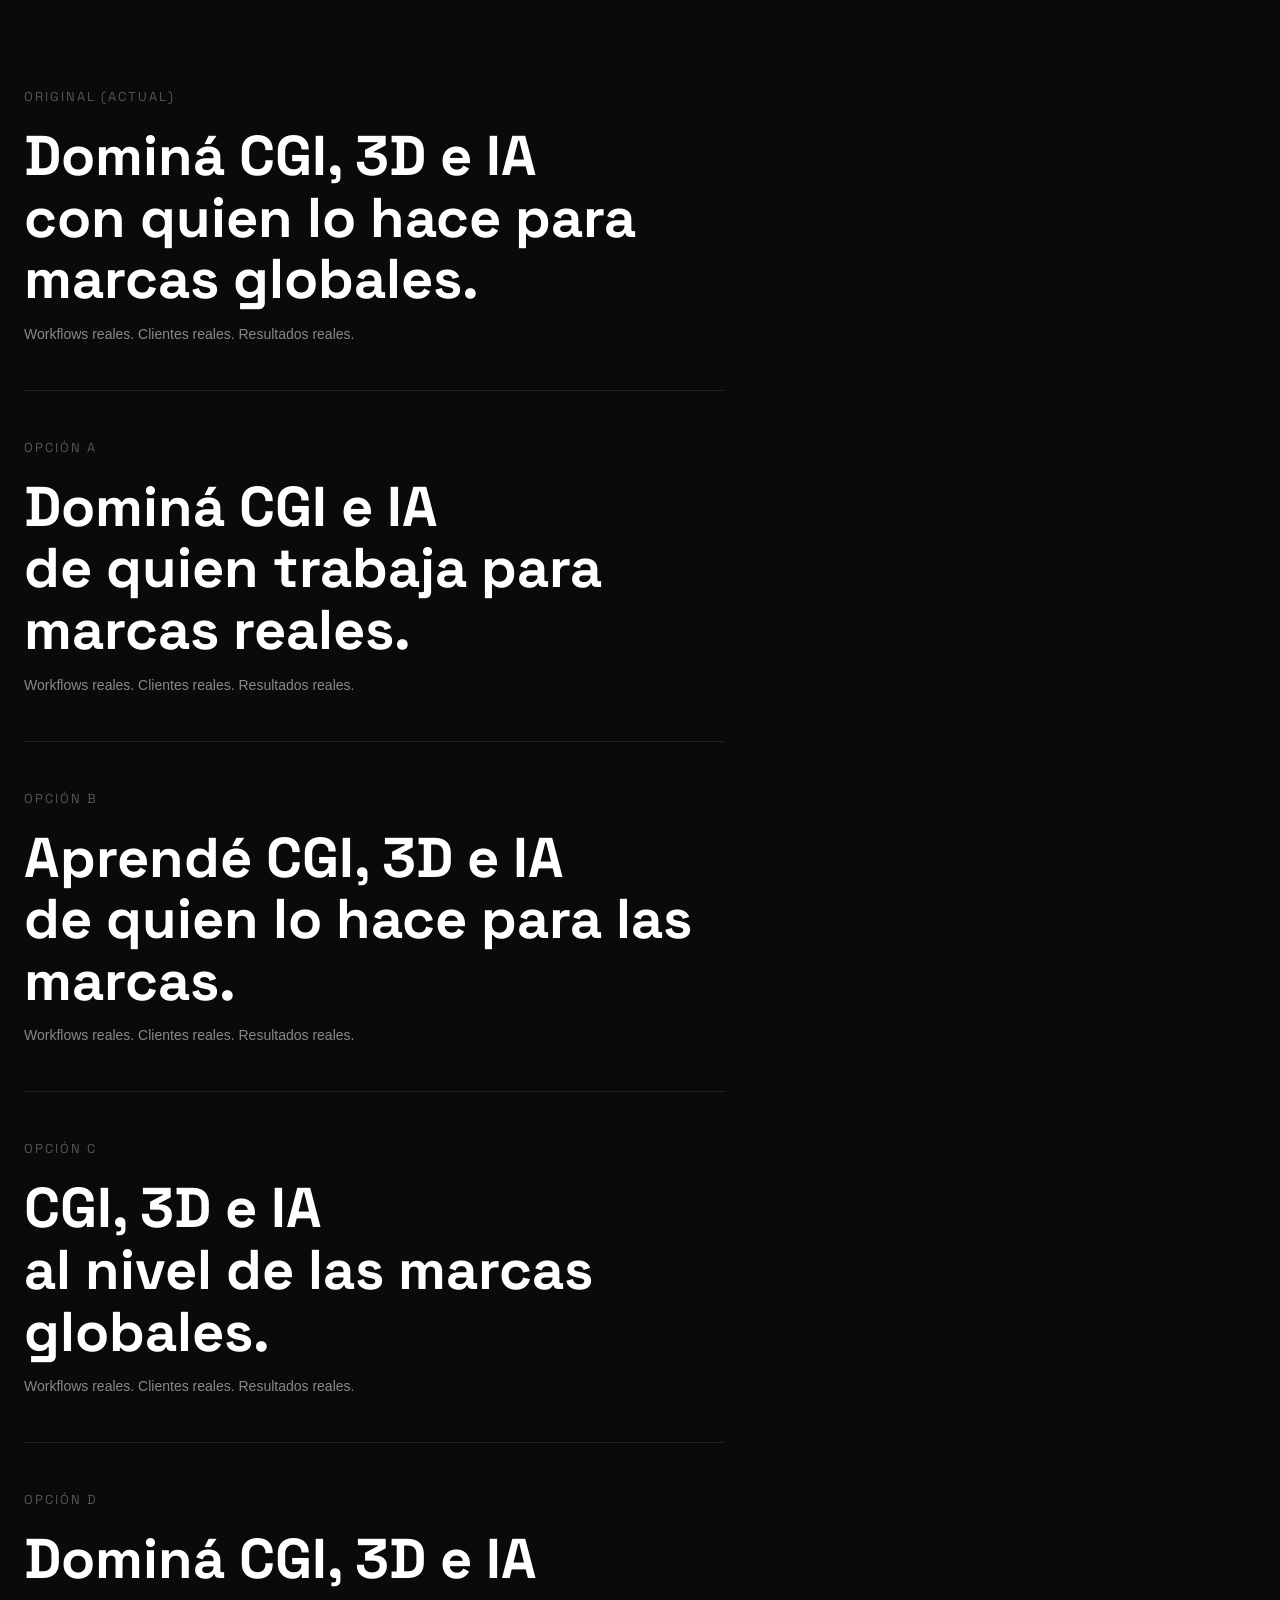
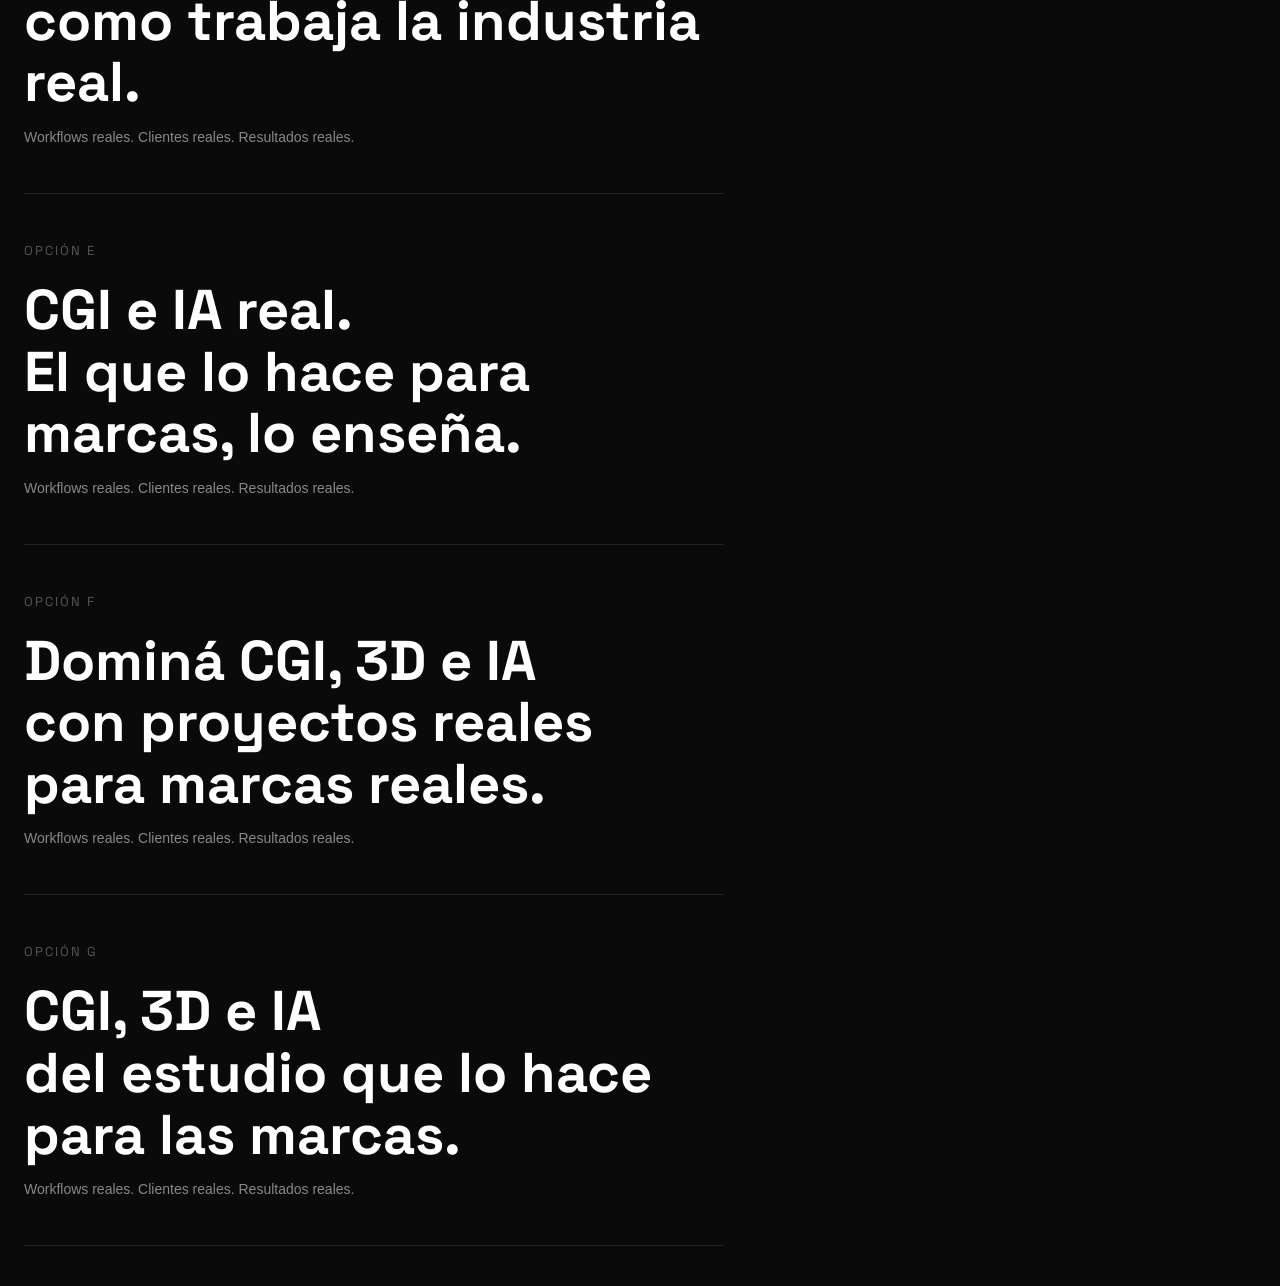
==== titulo_preview.html @ e9db07af "tmp: preview opciones titulo academia" ====
<!DOCTYPE html>
<html lang="es">
<head>
  <meta charset="UTF-8"/>
  <meta name="viewport" content="width=device-width, initial-scale=1.0"/>
  <title>Preview títulos Academia</title>
  <link rel="preconnect" href="https://fonts.googleapis.com"/>
  <link rel="preconnect" href="https://fonts.gstatic.com" crossorigin/>
  <link href="https://fonts.googleapis.com/css2?family=Space+Grotesk:wght@700&display=swap" rel="stylesheet"/>
  <style>
    * { margin: 0; padding: 0; box-sizing: border-box; }
    body { background: #0a0a0a; color: #fff; font-family: 'Space Grotesk', sans-serif; padding: 40px 24px; }
    .bloque { border-bottom: 1px solid #222; padding: 48px 0; max-width: 700px; }
    .label { font-size: 13px; color: #555; letter-spacing: 2px; text-transform: uppercase; margin-bottom: 20px; }
    h2 { font-size: clamp(32px, 5vw, 56px); font-weight: 700; line-height: 1.1; }
    .sub { margin-top: 16px; font-size: 14px; color: #888; font-family: sans-serif; }
  </style>
</head>
<body>

  <div class="bloque">
    <div class="label">Original (actual)</div>
    <h2>Dominá CGI, 3D e IA<br>con quien lo hace para marcas&nbsp;globales.</h2>
    <p class="sub">Workflows reales. Clientes reales. Resultados reales.</p>
  </div>

  <div class="bloque">
    <div class="label">Opción A</div>
    <h2>Dominá CGI e IA<br>de quien trabaja para marcas reales.</h2>
    <p class="sub">Workflows reales. Clientes reales. Resultados reales.</p>
  </div>

  <div class="bloque">
    <div class="label">Opción B</div>
    <h2>Aprendé CGI, 3D e IA<br>de quien lo hace para las marcas.</h2>
    <p class="sub">Workflows reales. Clientes reales. Resultados reales.</p>
  </div>

  <div class="bloque">
    <div class="label">Opción C</div>
    <h2>CGI, 3D e IA<br>al nivel de las marcas globales.</h2>
    <p class="sub">Workflows reales. Clientes reales. Resultados reales.</p>
  </div>

  <div class="bloque">
    <div class="label">Opción D</div>
    <h2>Dominá CGI, 3D e IA<br>como trabaja la industria real.</h2>
    <p class="sub">Workflows reales. Clientes reales. Resultados reales.</p>
  </div>

  <div class="bloque">
    <div class="label">Opción E</div>
    <h2>CGI e IA real.<br>El que lo hace para marcas, lo enseña.</h2>
    <p class="sub">Workflows reales. Clientes reales. Resultados reales.</p>
  </div>

  <div class="bloque">
    <div class="label">Opción F</div>
    <h2>Dominá CGI, 3D e IA<br>con proyectos reales para marcas reales.</h2>
    <p class="sub">Workflows reales. Clientes reales. Resultados reales.</p>
  </div>

  <div class="bloque">
    <div class="label">Opción G</div>
    <h2>CGI, 3D e IA<br>del estudio que lo hace para las marcas.</h2>
    <p class="sub">Workflows reales. Clientes reales. Resultados reales.</p>
  </div>

</body>
</html>
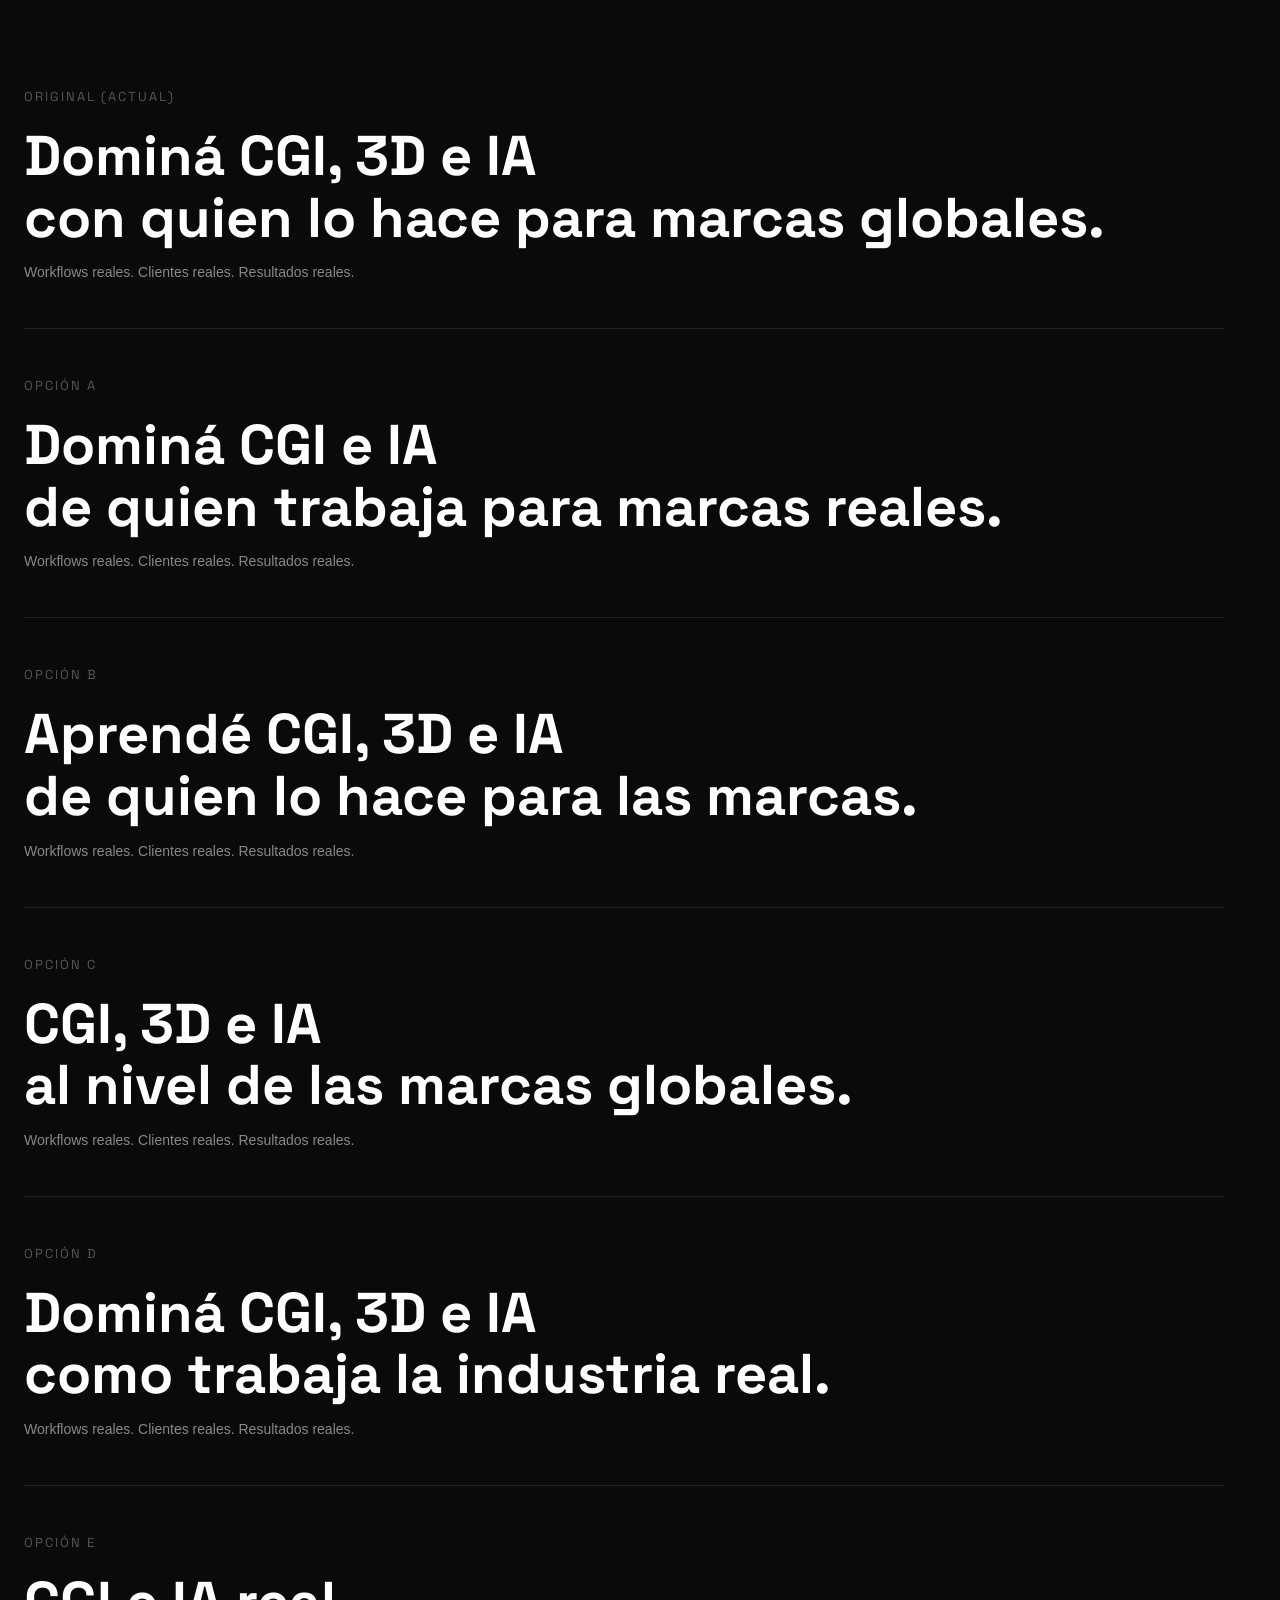
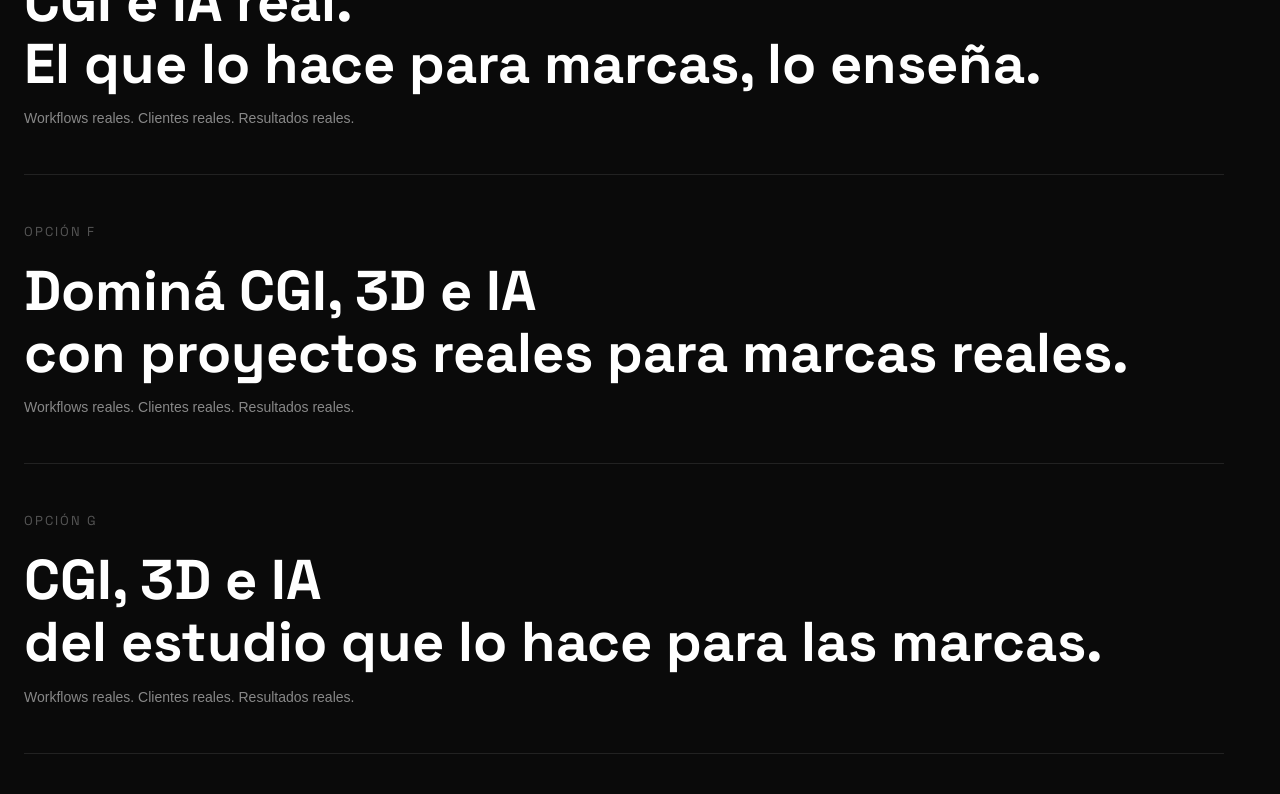
==== commit 1853148c: "tmp: ampliar contenedor preview titulos a 1200px" ====
--- a/titulo_preview.html
+++ b/titulo_preview.html
@@ -10,7 +10,7 @@
   <style>
     * { margin: 0; padding: 0; box-sizing: border-box; }
     body { background: #0a0a0a; color: #fff; font-family: 'Space Grotesk', sans-serif; padding: 40px 24px; }
-    .bloque { border-bottom: 1px solid #222; padding: 48px 0; max-width: 700px; }
+    .bloque { border-bottom: 1px solid #222; padding: 48px 0; max-width: 1200px; }
     .label { font-size: 13px; color: #555; letter-spacing: 2px; text-transform: uppercase; margin-bottom: 20px; }
     h2 { font-size: clamp(32px, 5vw, 56px); font-weight: 700; line-height: 1.1; }
     .sub { margin-top: 16px; font-size: 14px; color: #888; font-family: sans-serif; }
